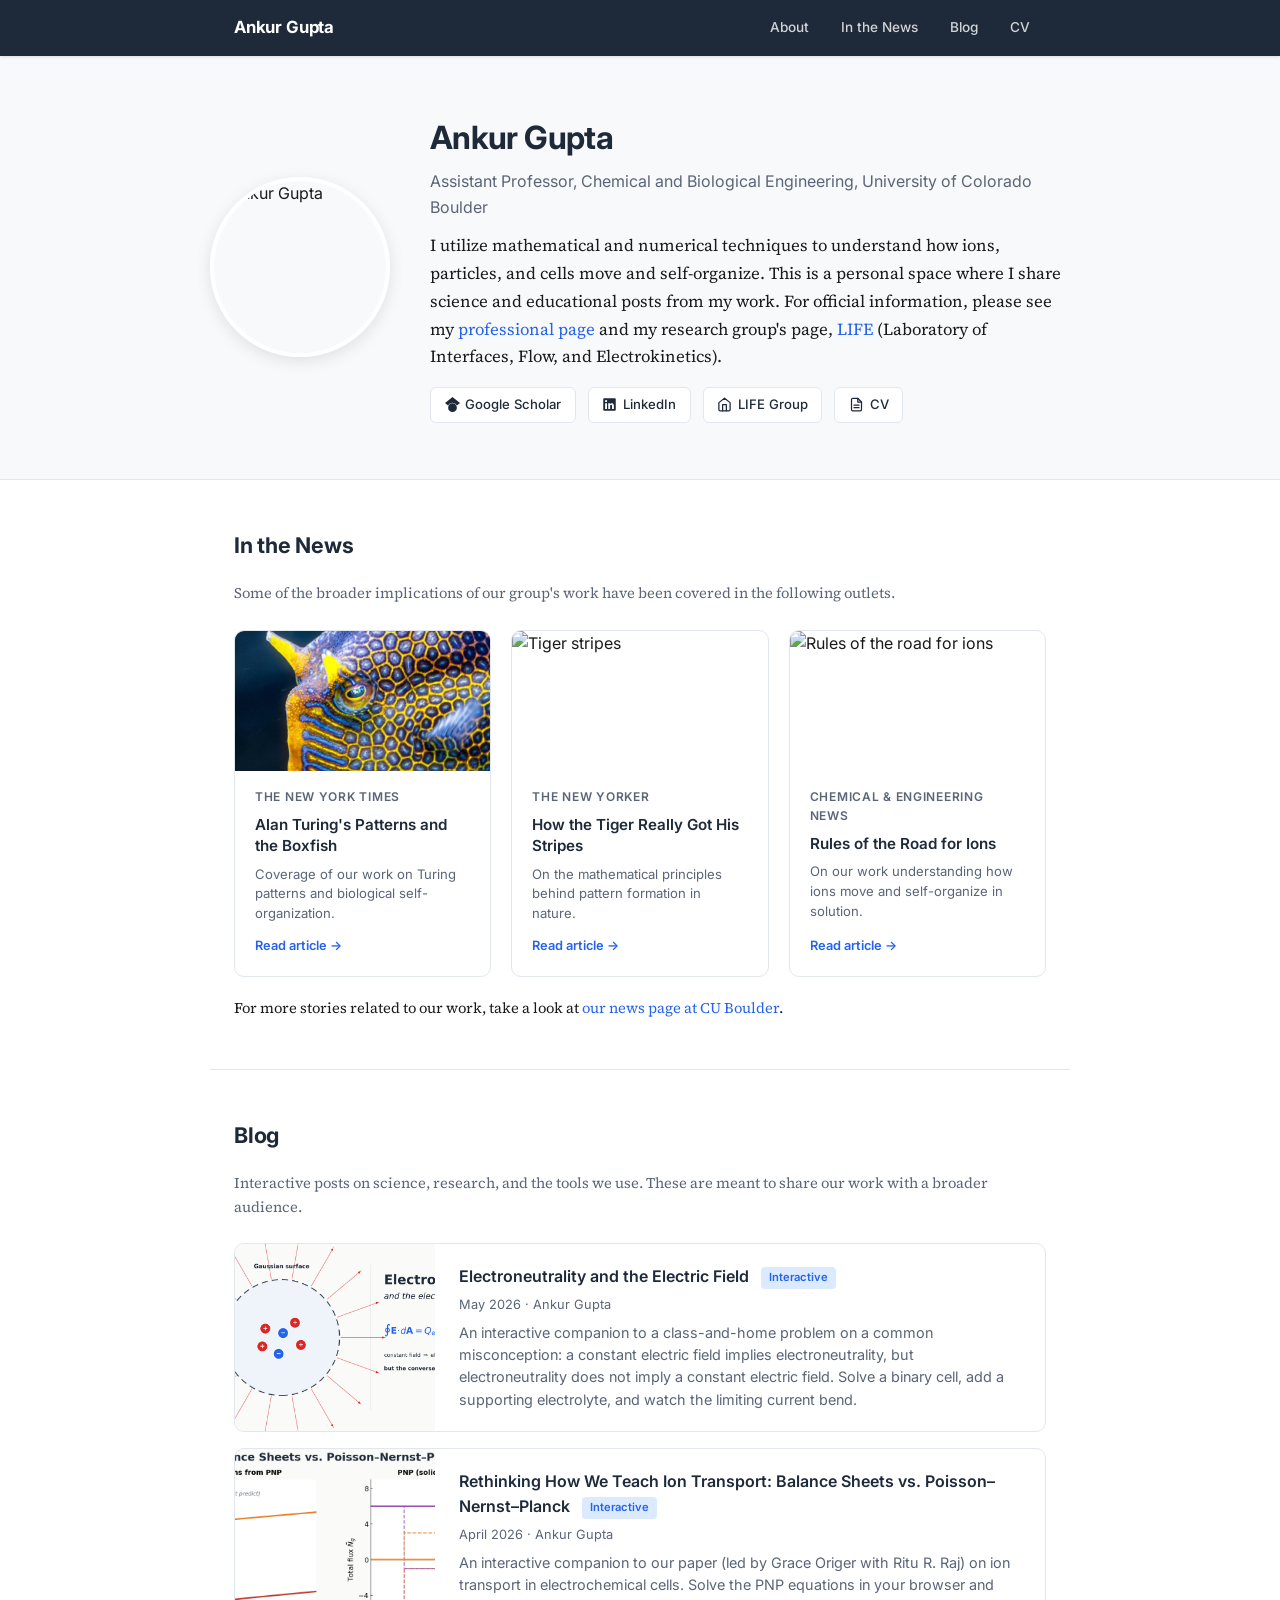
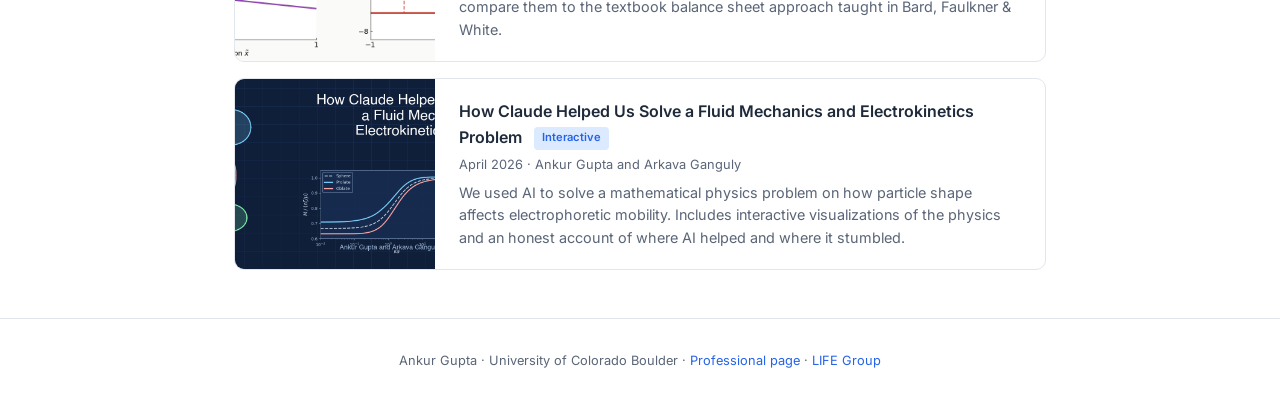
==== index.html @ 97b5a112 "Retitle PNP post, drop work-in-progress, enlarge plot type - New title: "Rethinking How We Teach Ion" ====
<!DOCTYPE html>
<html lang="en">
<head>
<meta charset="UTF-8">
<meta name="viewport" content="width=device-width, initial-scale=1.0">
<title>Ankur Gupta</title>

<!-- Social sharing thumbnail -->
<meta property="og:title" content="Ankur Gupta">
<meta property="og:description" content="Assistant Professor at CU Boulder. Mathematical and numerical techniques to understand how ions, particles, and cells move and self-organize.">
<meta property="og:image" content="https://ankurg90.github.io/assets/photo.jpg">
<meta property="og:url" content="https://ankurg90.github.io/">
<meta property="og:type" content="website">
<meta name="twitter:card" content="summary_large_image">
<meta name="twitter:title" content="Ankur Gupta">
<meta name="twitter:description" content="Assistant Professor at CU Boulder. Science and educational posts on fluid mechanics, electrokinetics, and more.">
<meta name="twitter:image" content="https://ankurg90.github.io/assets/photo.jpg">

<link rel="preconnect" href="https://fonts.googleapis.com">
<link rel="preconnect" href="https://fonts.gstatic.com" crossorigin>
<link href="https://fonts.googleapis.com/css2?family=Inter:wght@400;500;600;700&family=Source+Serif+4:ital,wght@0,400;0,600;1,400&display=swap" rel="stylesheet">
<style>
:root {
  --navy: #1e2a3a;
  --navy-light: #2c3e57;
  --white: #ffffff;
  --offwhite: #f8f9fb;
  --text: #1a1a1a;
  --text-muted: #5a6577;
  --accent: #2563eb;
  --border: #e2e6ed;
  --max-width: 860px;
}
* { margin: 0; padding: 0; box-sizing: border-box; }
body {
  font-family: 'Inter', -apple-system, BlinkMacSystemFont, sans-serif;
  color: var(--text);
  background: var(--white);
  line-height: 1.6;
  -webkit-font-smoothing: antialiased;
}
a { color: var(--accent); text-decoration: none; }
a:hover { text-decoration: underline; }

/* ── Navigation ── */
nav {
  background: var(--navy);
  padding: 0;
  position: sticky;
  top: 0;
  z-index: 100;
  box-shadow: 0 1px 3px rgba(0,0,0,0.12);
}
.nav-inner {
  max-width: var(--max-width);
  margin: 0 auto;
  display: flex;
  align-items: center;
  justify-content: space-between;
  padding: 0 1.5rem;
}
.nav-name {
  color: var(--white);
  font-weight: 700;
  font-size: 1.05rem;
  padding: 0.9rem 0;
  letter-spacing: -0.01em;
}
.nav-links { display: flex; gap: 0; }
.nav-links a {
  color: rgba(255,255,255,0.8);
  font-size: 0.85rem;
  font-weight: 500;
  padding: 0.9rem 1rem;
  transition: color 0.15s, background 0.15s;
  text-decoration: none;
}
.nav-links a:hover {
  color: var(--white);
  background: rgba(255,255,255,0.08);
  text-decoration: none;
}

/* ── Hero ── */
.hero {
  background: var(--offwhite);
  border-bottom: 1px solid var(--border);
  padding: 3.5rem 1.5rem;
}
.hero-inner {
  max-width: var(--max-width);
  margin: 0 auto;
  display: flex;
  align-items: center;
  gap: 2.5rem;
}
.hero-photo {
  width: 180px;
  height: 180px;
  border-radius: 50%;
  object-fit: cover;
  object-position: center 15%;
  border: 4px solid var(--white);
  box-shadow: 0 4px 16px rgba(0,0,0,0.1);
  flex-shrink: 0;
}
.hero-text h1 {
  font-size: 2rem;
  font-weight: 700;
  letter-spacing: -0.02em;
  margin-bottom: 0.4rem;
  color: var(--navy);
}
.hero-text .title-line {
  font-size: 1rem;
  color: var(--text-muted);
  margin-bottom: 0.75rem;
}
.hero-text .bio {
  font-family: 'Source Serif 4', Georgia, serif;
  font-size: 1.05rem;
  line-height: 1.65;
  color: var(--text);
  margin-bottom: 1rem;
}
.hero-links {
  display: flex;
  gap: 0.75rem;
  flex-wrap: wrap;
}
.hero-links a {
  display: inline-flex;
  align-items: center;
  gap: 0.35rem;
  font-size: 0.82rem;
  font-weight: 500;
  padding: 0.4rem 0.85rem;
  border: 1px solid var(--border);
  border-radius: 6px;
  color: var(--navy);
  background: var(--white);
  transition: border-color 0.15s, box-shadow 0.15s;
  text-decoration: none;
}
.hero-links a:hover {
  border-color: var(--accent);
  box-shadow: 0 1px 4px rgba(37,99,235,0.12);
  text-decoration: none;
}
.hero-links a svg {
  width: 15px;
  height: 15px;
  flex-shrink: 0;
}

/* ── Sections ── */
.section {
  max-width: var(--max-width);
  margin: 0 auto;
  padding: 3rem 1.5rem;
}
.section + .section {
  border-top: 1px solid var(--border);
}
.section h2 {
  font-size: 1.35rem;
  font-weight: 700;
  letter-spacing: -0.01em;
  color: var(--navy);
  margin-bottom: 1.25rem;
}
.section-note {
  font-size: 0.92rem;
  color: var(--text-muted);
  margin-bottom: 1.5rem;
  font-family: 'Source Serif 4', Georgia, serif;
}

/* ── Media cards ── */
.media-grid {
  display: grid;
  grid-template-columns: repeat(auto-fill, minmax(240px, 1fr));
  gap: 1.25rem;
}
.media-card {
  border: 1px solid var(--border);
  border-radius: 10px;
  overflow: hidden;
  transition: box-shadow 0.2s, border-color 0.2s;
  display: flex;
  flex-direction: column;
  text-decoration: none;
  color: var(--text);
}
.media-card:hover {
  border-color: var(--accent);
  box-shadow: 0 4px 12px rgba(37,99,235,0.08);
  text-decoration: none;
}
.media-thumb {
  width: 100%;
  height: 140px;
  object-fit: cover;
  display: block;
}
.media-card-body {
  padding: 1rem 1.25rem 1.25rem;
  display: flex;
  flex-direction: column;
  flex-grow: 1;
}
.media-outlet {
  font-size: 0.75rem;
  font-weight: 600;
  text-transform: uppercase;
  letter-spacing: 0.06em;
  color: var(--text-muted);
  margin-bottom: 0.5rem;
}
.media-card h3 {
  font-size: 0.95rem;
  font-weight: 600;
  line-height: 1.4;
  color: var(--navy);
  margin-bottom: 0.5rem;
}
.media-card p {
  font-size: 0.82rem;
  color: var(--text-muted);
  line-height: 1.5;
  flex-grow: 1;
}
.media-card .read-more {
  font-size: 0.8rem;
  font-weight: 600;
  color: var(--accent);
  margin-top: 0.75rem;
}
.more-stories {
  margin-top: 1.25rem;
  font-size: 0.92rem;
  font-family: 'Source Serif 4', Georgia, serif;
}

/* ── Blog cards ── */
.blog-list {
  display: flex;
  flex-direction: column;
  gap: 1rem;
}
.blog-card {
  display: flex;
  border: 1px solid var(--border);
  border-radius: 10px;
  overflow: hidden;
  transition: box-shadow 0.2s, border-color 0.2s;
  text-decoration: none;
  color: var(--text);
}
.blog-card:hover {
  border-color: var(--accent);
  box-shadow: 0 4px 12px rgba(37,99,235,0.08);
  text-decoration: none;
}
.blog-card-thumb {
  width: 200px;
  min-height: 140px;
  object-fit: cover;
  flex-shrink: 0;
}
.blog-card-body {
  padding: 1.25rem 1.5rem;
  display: flex;
  flex-direction: column;
  justify-content: center;
}
.blog-card h3 {
  font-size: 1rem;
  font-weight: 600;
  color: var(--navy);
  margin-bottom: 0.3rem;
}
.blog-card .blog-meta {
  font-size: 0.8rem;
  color: var(--text-muted);
  margin-bottom: 0.4rem;
}
.blog-card p {
  font-size: 0.9rem;
  color: var(--text-muted);
  line-height: 1.55;
}
.blog-tag {
  display: inline-block;
  font-size: 0.7rem;
  font-weight: 600;
  padding: 0.15rem 0.5rem;
  border-radius: 4px;
  background: #dbeafe;
  color: var(--accent);
  margin-left: 0.5rem;
  vertical-align: middle;
}
.blog-tag.draft {
  background: #fef3c7;
  color: #b45309;
}

/* ── Footer ── */
footer {
  border-top: 1px solid var(--border);
  padding: 2rem 1.5rem;
  text-align: center;
  font-size: 0.8rem;
  color: var(--text-muted);
}

/* ── Responsive ── */
@media (max-width: 640px) {
  .hero-inner {
    flex-direction: column;
    text-align: center;
  }
  .hero-links { justify-content: center; }
  .hero-text h1 { font-size: 1.6rem; }
  .nav-inner { flex-direction: column; gap: 0; }
  .nav-name { padding: 0.7rem 0 0.3rem; }
  .nav-links { padding-bottom: 0.4rem; }
  .media-grid { grid-template-columns: 1fr; }
  .blog-card { flex-direction: column; }
  .blog-card-thumb { width: 100%; min-height: 160px; }
}
</style>
</head>
<body>

<!-- ── Navigation ── -->
<nav>
  <div class="nav-inner">
    <div class="nav-name">Ankur Gupta</div>
    <div class="nav-links">
      <a href="#about">About</a>
      <a href="#news">In the News</a>
      <a href="#blog">Blog</a>
      <a href="assets/cv.pdf">CV</a>
    </div>
  </div>
</nav>

<!-- ── Hero ── -->
<section class="hero" id="about">
  <div class="hero-inner">
    <img src="assets/photo.jpg" alt="Ankur Gupta" class="hero-photo">
    <div class="hero-text">
      <h1>Ankur Gupta</h1>
      <div class="title-line">Assistant Professor, Chemical and Biological Engineering, University of Colorado Boulder</div>
      <p class="bio">I utilize mathematical and numerical techniques to understand how ions, particles, and cells move and self-organize. This is a personal space where I share science and educational posts from my work. For official information, please see my <a href="https://www.colorado.edu/chbe/ankur-gupta">professional page</a> and my research group's page, <a href="https://www.colorado.edu/faculty/gupta/">LIFE</a> (Laboratory of Interfaces, Flow, and Electrokinetics).</p>
      <div class="hero-links">
        <a href="https://scholar.google.com/citations?user=oiMqxxoAAAAJ&hl=en">
          <svg viewBox="0 0 24 24" fill="currentColor"><path d="M12 24a7 7 0 1 1 0-14 7 7 0 0 1 0 14zm0-24L0 9.5l4.838 3.94A8 8 0 0 1 12 9a8 8 0 0 1 7.162 4.44L24 9.5z"/></svg>
          Google Scholar
        </a>
        <a href="https://www.linkedin.com/in/ankurg90/">
          <svg viewBox="0 0 24 24" fill="currentColor"><path d="M20.5 2h-17A1.5 1.5 0 002 3.5v17A1.5 1.5 0 003.5 22h17a1.5 1.5 0 001.5-1.5v-17A1.5 1.5 0 0020.5 2zM8 19H5v-9h3zM6.5 8.25A1.75 1.75 0 118.3 6.5a1.78 1.78 0 01-1.8 1.75zM19 19h-3v-4.74c0-1.42-.6-1.93-1.38-1.93A1.74 1.74 0 0013 14.19a.66.66 0 000 .14V19h-3v-9h2.9v1.3a3.11 3.11 0 012.7-1.4c1.55 0 3.36.86 3.36 3.66z"/></svg>
          LinkedIn
        </a>
        <a href="https://www.colorado.edu/faculty/gupta/">
          <svg viewBox="0 0 24 24" fill="none" stroke="currentColor" stroke-width="2" stroke-linecap="round" stroke-linejoin="round"><path d="M3 9l9-7 9 7v11a2 2 0 0 1-2 2H5a2 2 0 0 1-2-2z"/><polyline points="9 22 9 12 15 12 15 22"/></svg>
          LIFE Group
        </a>
        <a href="assets/cv.pdf">
          <svg viewBox="0 0 24 24" fill="none" stroke="currentColor" stroke-width="2" stroke-linecap="round" stroke-linejoin="round"><path d="M14 2H6a2 2 0 0 0-2 2v16a2 2 0 0 0 2 2h12a2 2 0 0 0 2-2V8z"/><polyline points="14 2 14 8 20 8"/><line x1="16" y1="13" x2="8" y2="13"/><line x1="16" y1="17" x2="8" y2="17"/></svg>
          CV
        </a>
      </div>
    </div>
  </div>
</section>

<!-- ── In the News ── -->
<section class="section" id="news">
  <h2>In the News</h2>
  <p class="section-note">Some of the broader implications of our group's work have been covered in the following outlets.</p>
  <div class="media-grid">

    <a class="media-card" href="https://www.nytimes.com/2025/11/06/science/alan-turing-patterns-boxfish.html?unlocked_article_code=1.zE8.orbh.nyZrXi7zVKtd&smid=url-share" target="_blank" rel="noopener">
      <img class="media-thumb" src="assets/fish-image.png" alt="Boxfish Turing patterns">
      <div class="media-card-body">
        <div class="media-outlet">The New York Times</div>
        <h3>Alan Turing's Patterns and the Boxfish</h3>
        <p>Coverage of our work on Turing patterns and biological self-organization.</p>
        <div class="read-more">Read article &rarr;</div>
      </div>
    </a>

    <a class="media-card" href="https://www.newyorker.com/science/elements/how-the-tiger-really-got-his-stripes" target="_blank" rel="noopener">
      <img class="media-thumb" src="https://media.newyorker.com/photos/67a2811fe8645e49710d1a62/16:9/w_1280,c_limit/Galchen_Stripes.jpg" alt="Tiger stripes">
      <div class="media-card-body">
        <div class="media-outlet">The New Yorker</div>
        <h3>How the Tiger Really Got His Stripes</h3>
        <p>On the mathematical principles behind pattern formation in nature.</p>
        <div class="read-more">Read article &rarr;</div>
      </div>
    </a>

    <a class="media-card" href="https://cen.acs.org/physical-chemistry/computational-chemistry/rules-road-ions/102/i17" target="_blank" rel="noopener">
      <img class="media-thumb" src="https://s7d1.scene7.com/is/image/CENODS/10217-scicon6-fig:Widescreen" alt="Rules of the road for ions">
      <div class="media-card-body">
        <div class="media-outlet">Chemical &amp; Engineering News</div>
        <h3>Rules of the Road for Ions</h3>
        <p>On our work understanding how ions move and self-organize in solution.</p>
        <div class="read-more">Read article &rarr;</div>
      </div>
    </a>

  </div>
  <p class="more-stories">For more stories related to our work, take a look at <a href="https://www.colorado.edu/chbe/taxonomy/term/331" target="_blank" rel="noopener">our news page at CU Boulder</a>.</p>
</section>

<!-- ── Blog ── -->
<section class="section" id="blog">
  <h2>Blog</h2>
  <p class="section-note">Interactive posts on science, research, and the tools we use. These are meant to share our work with a broader audience.</p>
  <div class="blog-list">

    <a class="blog-card" href="blog/electroneutrality-and-the-field/">
      <img class="blog-card-thumb" src="assets/og-electroneutrality.png" alt="Electroneutrality and the electric field blog post">
      <div class="blog-card-body">
        <h3>Electroneutrality and the Electric Field <span class="blog-tag">Interactive</span></h3>
        <div class="blog-meta">May 2026 &middot; Ankur Gupta</div>
        <p>An interactive companion to a class-and-home problem on a common misconception: a constant electric field implies electroneutrality, but electroneutrality does not imply a constant electric field. Solve a binary cell, add a supporting electrolyte, and watch the limiting current bend.</p>
      </div>
    </a>

    <a class="blog-card" href="blog/balance-sheets-pnp/">
      <img class="blog-card-thumb" src="assets/og-balance-sheets.png" alt="Balance sheets vs PNP blog post">
      <div class="blog-card-body">
        <h3>Rethinking How We Teach Ion Transport: Balance Sheets vs. Poisson&ndash;Nernst&ndash;Planck <span class="blog-tag">Interactive</span></h3>
        <div class="blog-meta">April 2026 &middot; Ankur Gupta</div>
        <p>An interactive companion to our paper (led by Grace Origer with Ritu R. Raj) on ion transport in electrochemical cells. Solve the PNP equations in your browser and compare them to the textbook balance sheet approach taught in Bard, Faulkner &amp; White.</p>
      </div>
    </a>

    <a class="blog-card" href="blog/electrophoresis-shape/">
      <img class="blog-card-thumb" src="assets/og-blog.png" alt="Electrophoresis shape blog post">
      <div class="blog-card-body">
        <h3>How Claude Helped Us Solve a Fluid Mechanics and Electrokinetics Problem <span class="blog-tag">Interactive</span></h3>
        <div class="blog-meta">April 2026 &middot; Ankur Gupta and Arkava Ganguly</div>
        <p>We used AI to solve a mathematical physics problem on how particle shape affects electrophoretic mobility. Includes interactive visualizations of the physics and an honest account of where AI helped and where it stumbled.</p>
      </div>
    </a>

  </div>
</section>

<!-- ── Footer ── -->
<footer>
  <p>Ankur Gupta &middot; University of Colorado Boulder &middot; <a href="https://www.colorado.edu/chbe/ankur-gupta">Professional page</a> &middot; <a href="https://www.colorado.edu/faculty/gupta/">LIFE Group</a></p>
</footer>

</body>
</html>
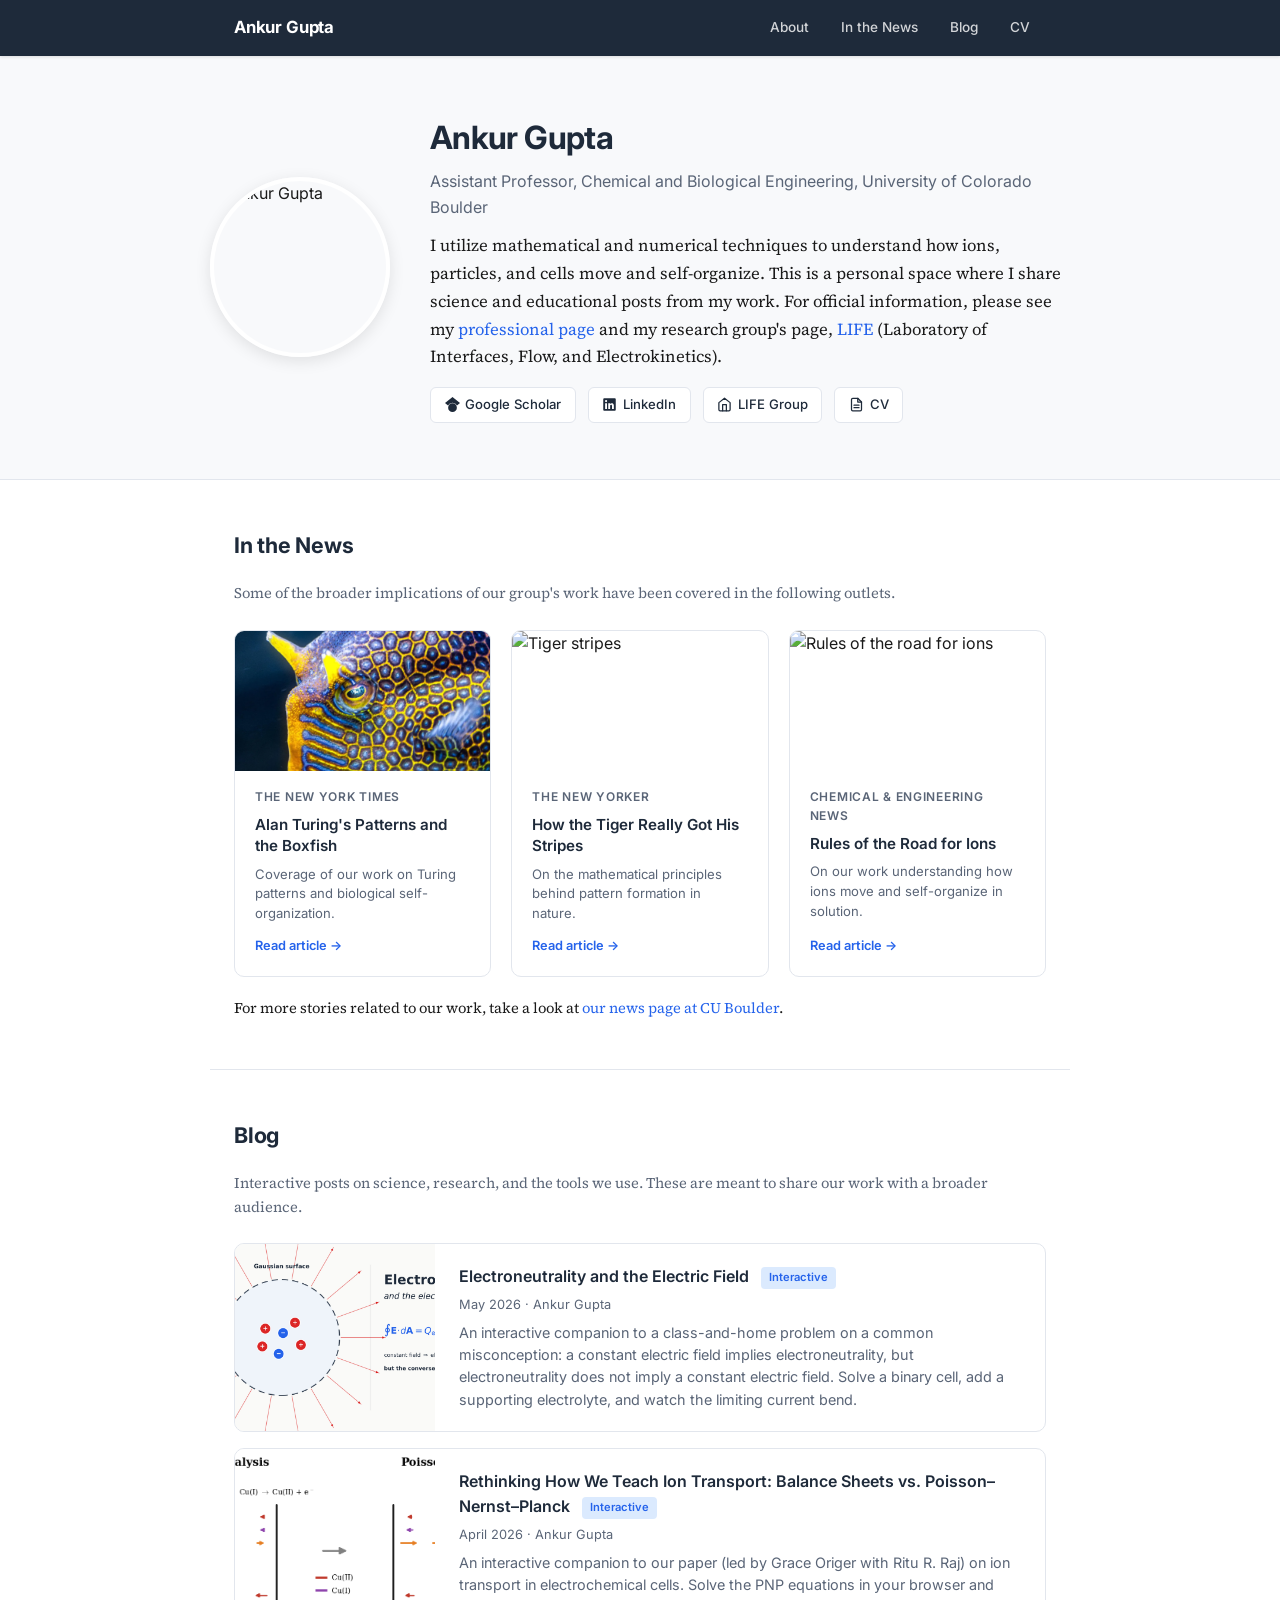
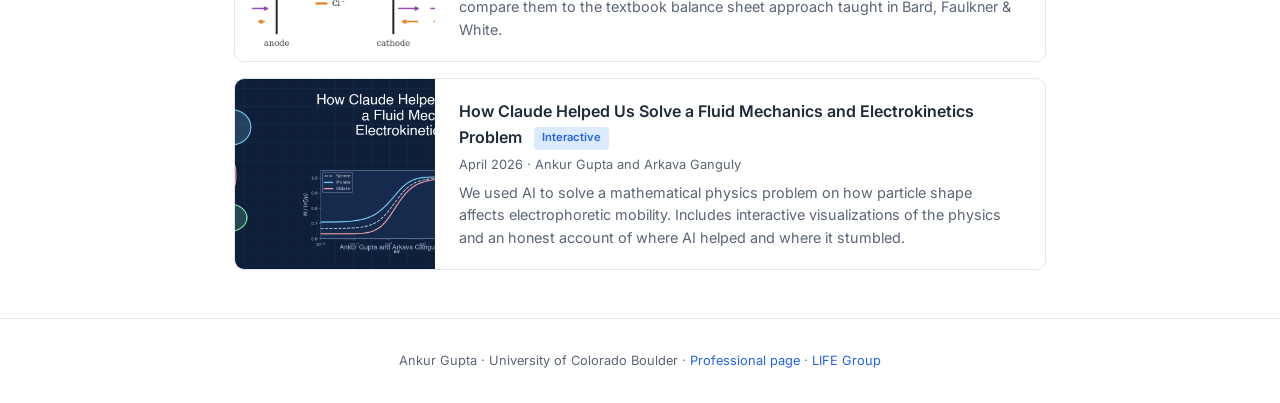
==== commit 15afb7eb: "Use the paper's graphical abstract for the share card The share card was a pair of line plots. The g" ====
--- a/index.html
+++ b/index.html
@@ -433,7 +433,7 @@
     </a>
 
     <a class="blog-card" href="blog/balance-sheets-pnp/">
-      <img class="blog-card-thumb" src="assets/og-balance-sheets.png" alt="Balance sheets vs PNP blog post">
+      <img class="blog-card-thumb" src="assets/og-balance-sheets-thumb.png" alt="Balance sheet analysis versus Poisson-Nernst-Planck: graphical abstract">
       <div class="blog-card-body">
         <h3>Rethinking How We Teach Ion Transport: Balance Sheets vs. Poisson&ndash;Nernst&ndash;Planck <span class="blog-tag">Interactive</span></h3>
         <div class="blog-meta">April 2026 &middot; Ankur Gupta</div>
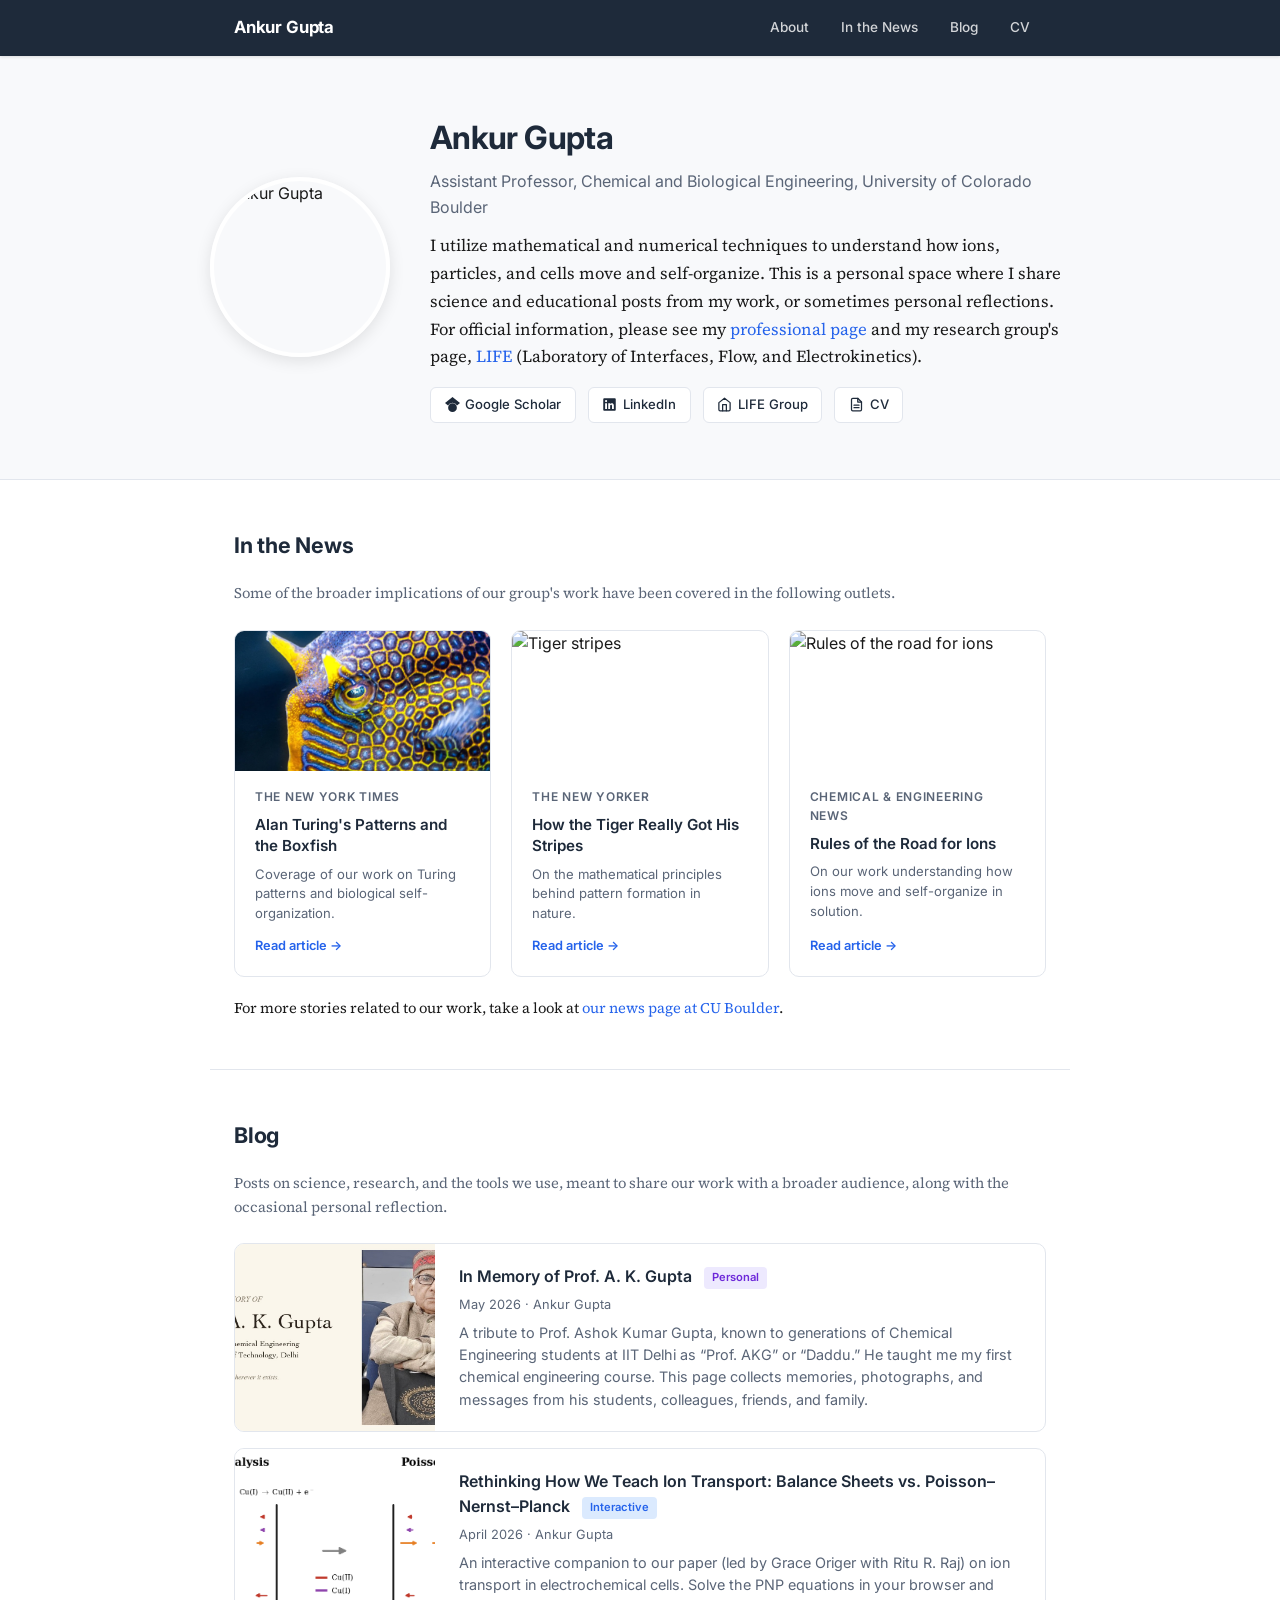
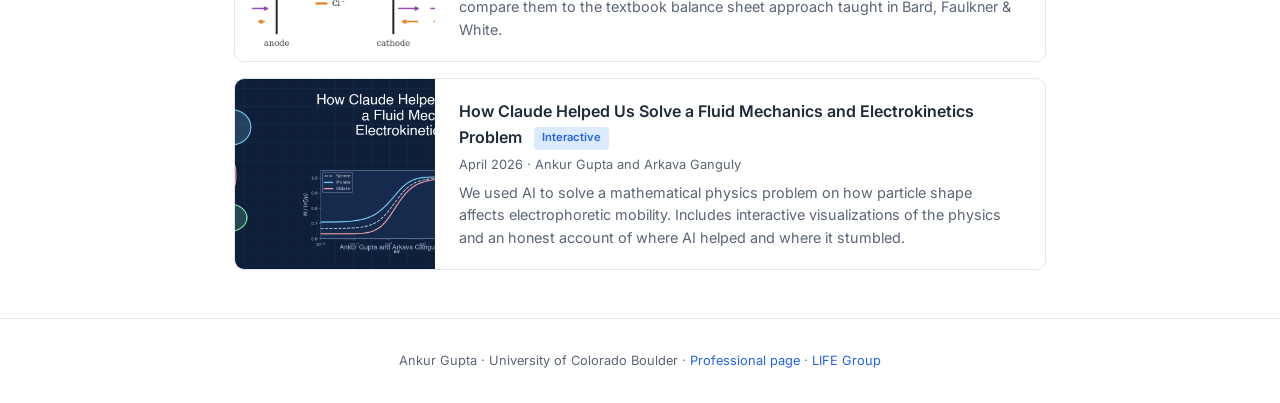
==== commit 60e3e1d5: "Post July 2026 CV, swap electroneutrality post for Prof. AKG tribute CV: Ganguly & Gupta (shape-depe" ====
--- a/index.html
+++ b/index.html
@@ -13,7 +13,7 @@
 <meta property="og:type" content="website">
 <meta name="twitter:card" content="summary_large_image">
 <meta name="twitter:title" content="Ankur Gupta">
-<meta name="twitter:description" content="Assistant Professor at CU Boulder. Science and educational posts on fluid mechanics, electrokinetics, and more.">
+<meta name="twitter:description" content="Assistant Professor at CU Boulder. Science and educational posts on fluid mechanics, electrokinetics, and more, plus the occasional personal reflection.">
 <meta name="twitter:image" content="https://ankurg90.github.io/assets/photo.jpg">
 
 <link rel="preconnect" href="https://fonts.googleapis.com">
@@ -305,6 +305,10 @@
   background: #fef3c7;
   color: #b45309;
 }
+.blog-tag.personal {
+  background: #ede9fe;
+  color: #6d28d9;
+}
 
 /* ── Footer ── */
 footer {
@@ -354,7 +358,7 @@
     <div class="hero-text">
       <h1>Ankur Gupta</h1>
       <div class="title-line">Assistant Professor, Chemical and Biological Engineering, University of Colorado Boulder</div>
-      <p class="bio">I utilize mathematical and numerical techniques to understand how ions, particles, and cells move and self-organize. This is a personal space where I share science and educational posts from my work. For official information, please see my <a href="https://www.colorado.edu/chbe/ankur-gupta">professional page</a> and my research group's page, <a href="https://www.colorado.edu/faculty/gupta/">LIFE</a> (Laboratory of Interfaces, Flow, and Electrokinetics).</p>
+      <p class="bio">I utilize mathematical and numerical techniques to understand how ions, particles, and cells move and self-organize. This is a personal space where I share science and educational posts from my work, or sometimes personal reflections. For official information, please see my <a href="https://www.colorado.edu/chbe/ankur-gupta">professional page</a> and my research group's page, <a href="https://www.colorado.edu/faculty/gupta/">LIFE</a> (Laboratory of Interfaces, Flow, and Electrokinetics).</p>
       <div class="hero-links">
         <a href="https://scholar.google.com/citations?user=oiMqxxoAAAAJ&hl=en">
           <svg viewBox="0 0 24 24" fill="currentColor"><path d="M12 24a7 7 0 1 1 0-14 7 7 0 0 1 0 14zm0-24L0 9.5l4.838 3.94A8 8 0 0 1 12 9a8 8 0 0 1 7.162 4.44L24 9.5z"/></svg>
@@ -420,15 +424,15 @@
 <!-- ── Blog ── -->
 <section class="section" id="blog">
   <h2>Blog</h2>
-  <p class="section-note">Interactive posts on science, research, and the tools we use. These are meant to share our work with a broader audience.</p>
+  <p class="section-note">Posts on science, research, and the tools we use, meant to share our work with a broader audience, along with the occasional personal reflection.</p>
   <div class="blog-list">
 
-    <a class="blog-card" href="blog/electroneutrality-and-the-field/">
-      <img class="blog-card-thumb" src="assets/og-electroneutrality.png" alt="Electroneutrality and the electric field blog post">
+    <a class="blog-card" href="Prof-AKG-Tribute/">
+      <img class="blog-card-thumb" src="Prof-AKG-Tribute/assets/og-thumbnail.jpg" alt="Prof. Ashok Kumar Gupta">
       <div class="blog-card-body">
-        <h3>Electroneutrality and the Electric Field <span class="blog-tag">Interactive</span></h3>
+        <h3>In Memory of Prof. A. K. Gupta <span class="blog-tag personal">Personal</span></h3>
         <div class="blog-meta">May 2026 &middot; Ankur Gupta</div>
-        <p>An interactive companion to a class-and-home problem on a common misconception: a constant electric field implies electroneutrality, but electroneutrality does not imply a constant electric field. Solve a binary cell, add a supporting electrolyte, and watch the limiting current bend.</p>
+        <p>A tribute to Prof. Ashok Kumar Gupta, known to generations of Chemical Engineering students at IIT Delhi as &ldquo;Prof. AKG&rdquo; or &ldquo;Daddu.&rdquo; He taught me my first chemical engineering course. This page collects memories, photographs, and messages from his students, colleagues, friends, and family.</p>
       </div>
     </a>
 
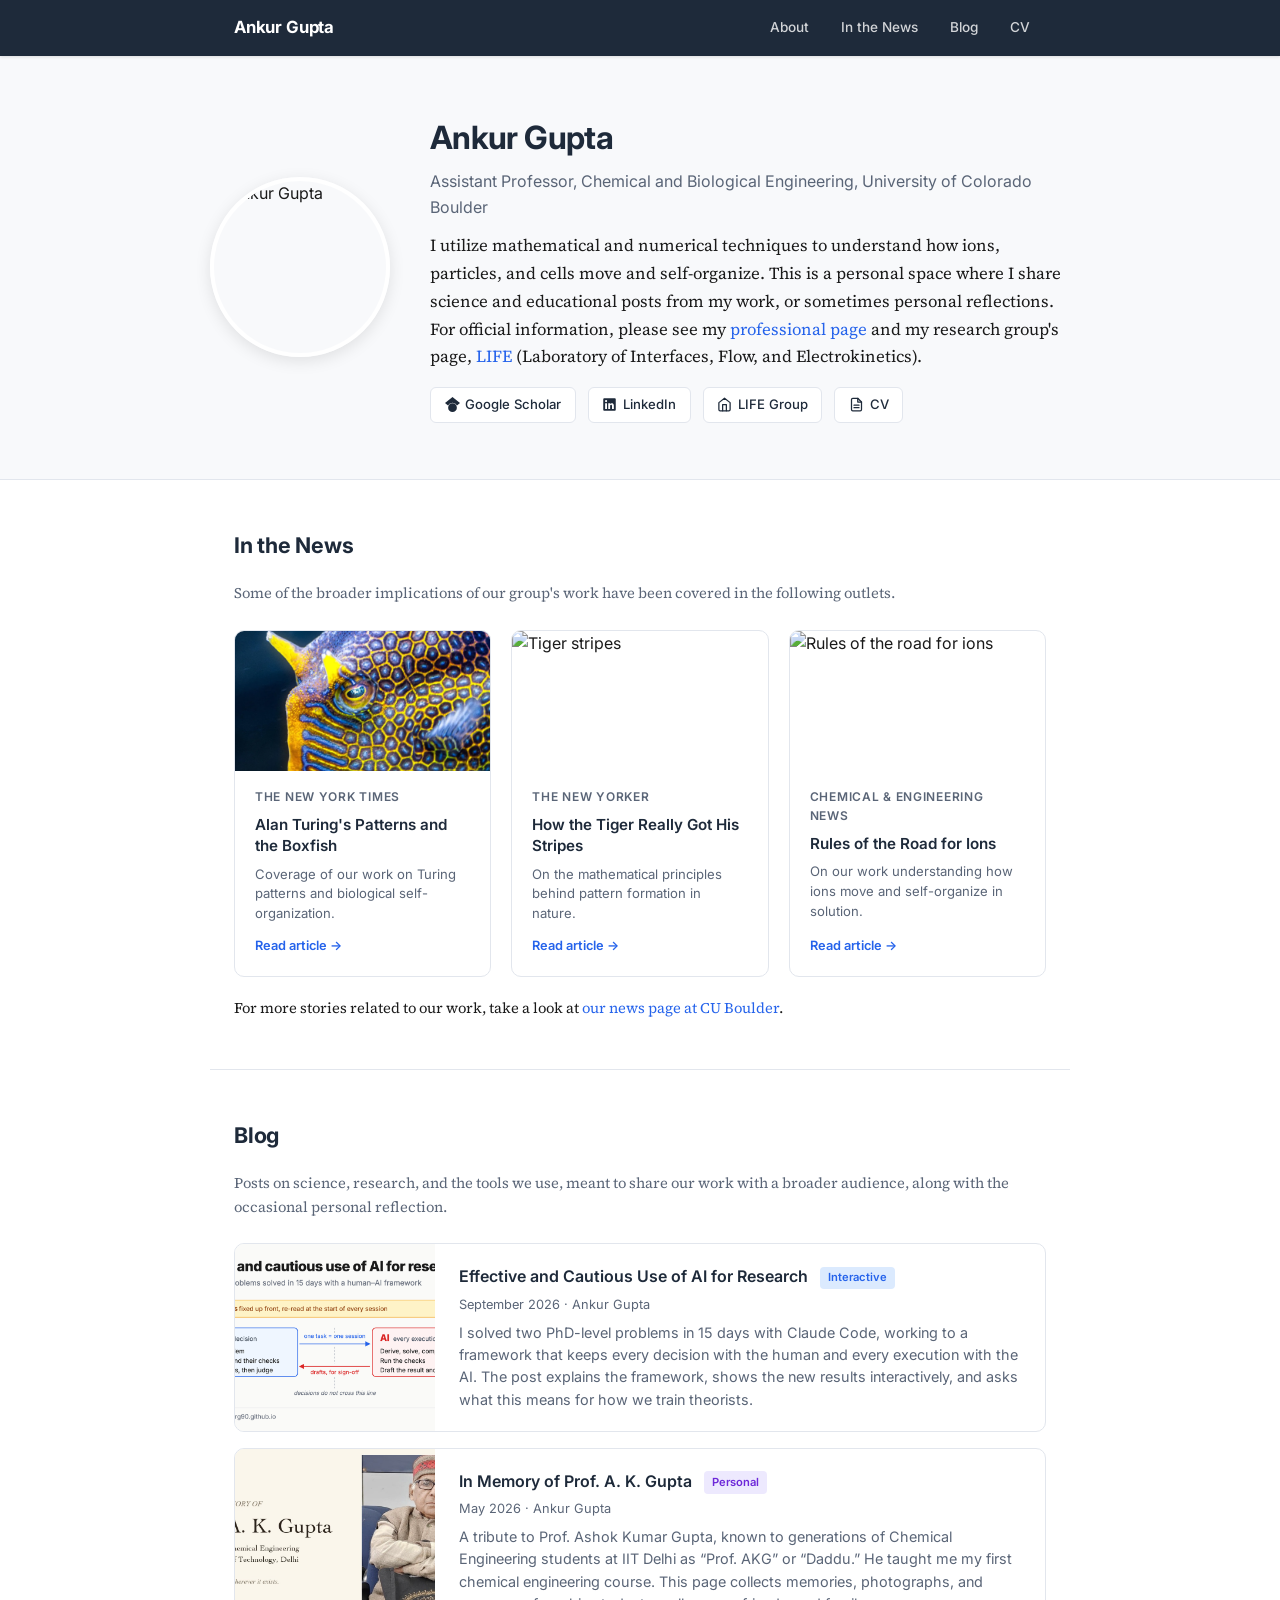
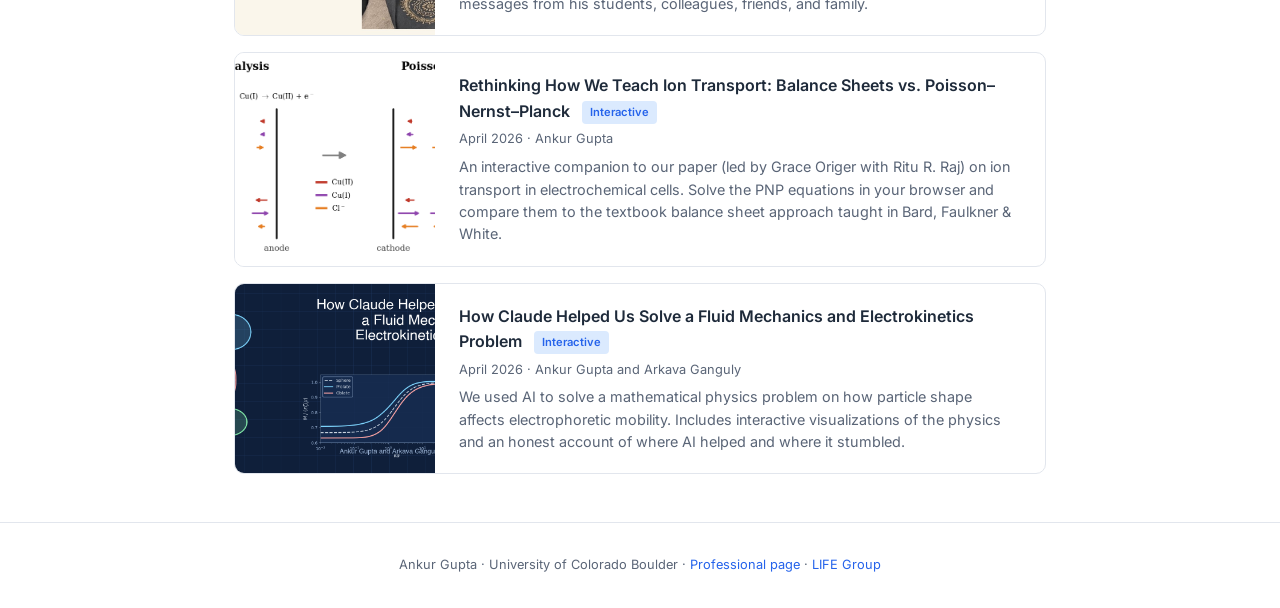
==== commit dcc05bd8: "Post: effective and cautious use of AI for research A self-contained page at blog/ai-assisted-theory" ====
--- a/index.html
+++ b/index.html
@@ -427,6 +427,15 @@
   <p class="section-note">Posts on science, research, and the tools we use, meant to share our work with a broader audience, along with the occasional personal reflection.</p>
   <div class="blog-list">
 
+    <a class="blog-card" href="blog/ai-assisted-theory/">
+      <img class="blog-card-thumb" src="assets/og-ai-framework.png" alt="A human-AI framework: honesty rules fixed up front, then a loop between you and the AI">
+      <div class="blog-card-body">
+        <h3>Effective and Cautious Use of AI for Research <span class="blog-tag">Interactive</span></h3>
+        <div class="blog-meta">September 2026 &middot; Ankur Gupta</div>
+        <p>I solved two PhD-level problems in 15 days with Claude Code, working to a framework that keeps every decision with the human and every execution with the AI. The post explains the framework, shows the new results interactively, and asks what this means for how we train theorists.</p>
+      </div>
+    </a>
+
     <a class="blog-card" href="Prof-AKG-Tribute/">
       <img class="blog-card-thumb" src="Prof-AKG-Tribute/assets/og-thumbnail.jpg" alt="Prof. Ashok Kumar Gupta">
       <div class="blog-card-body">
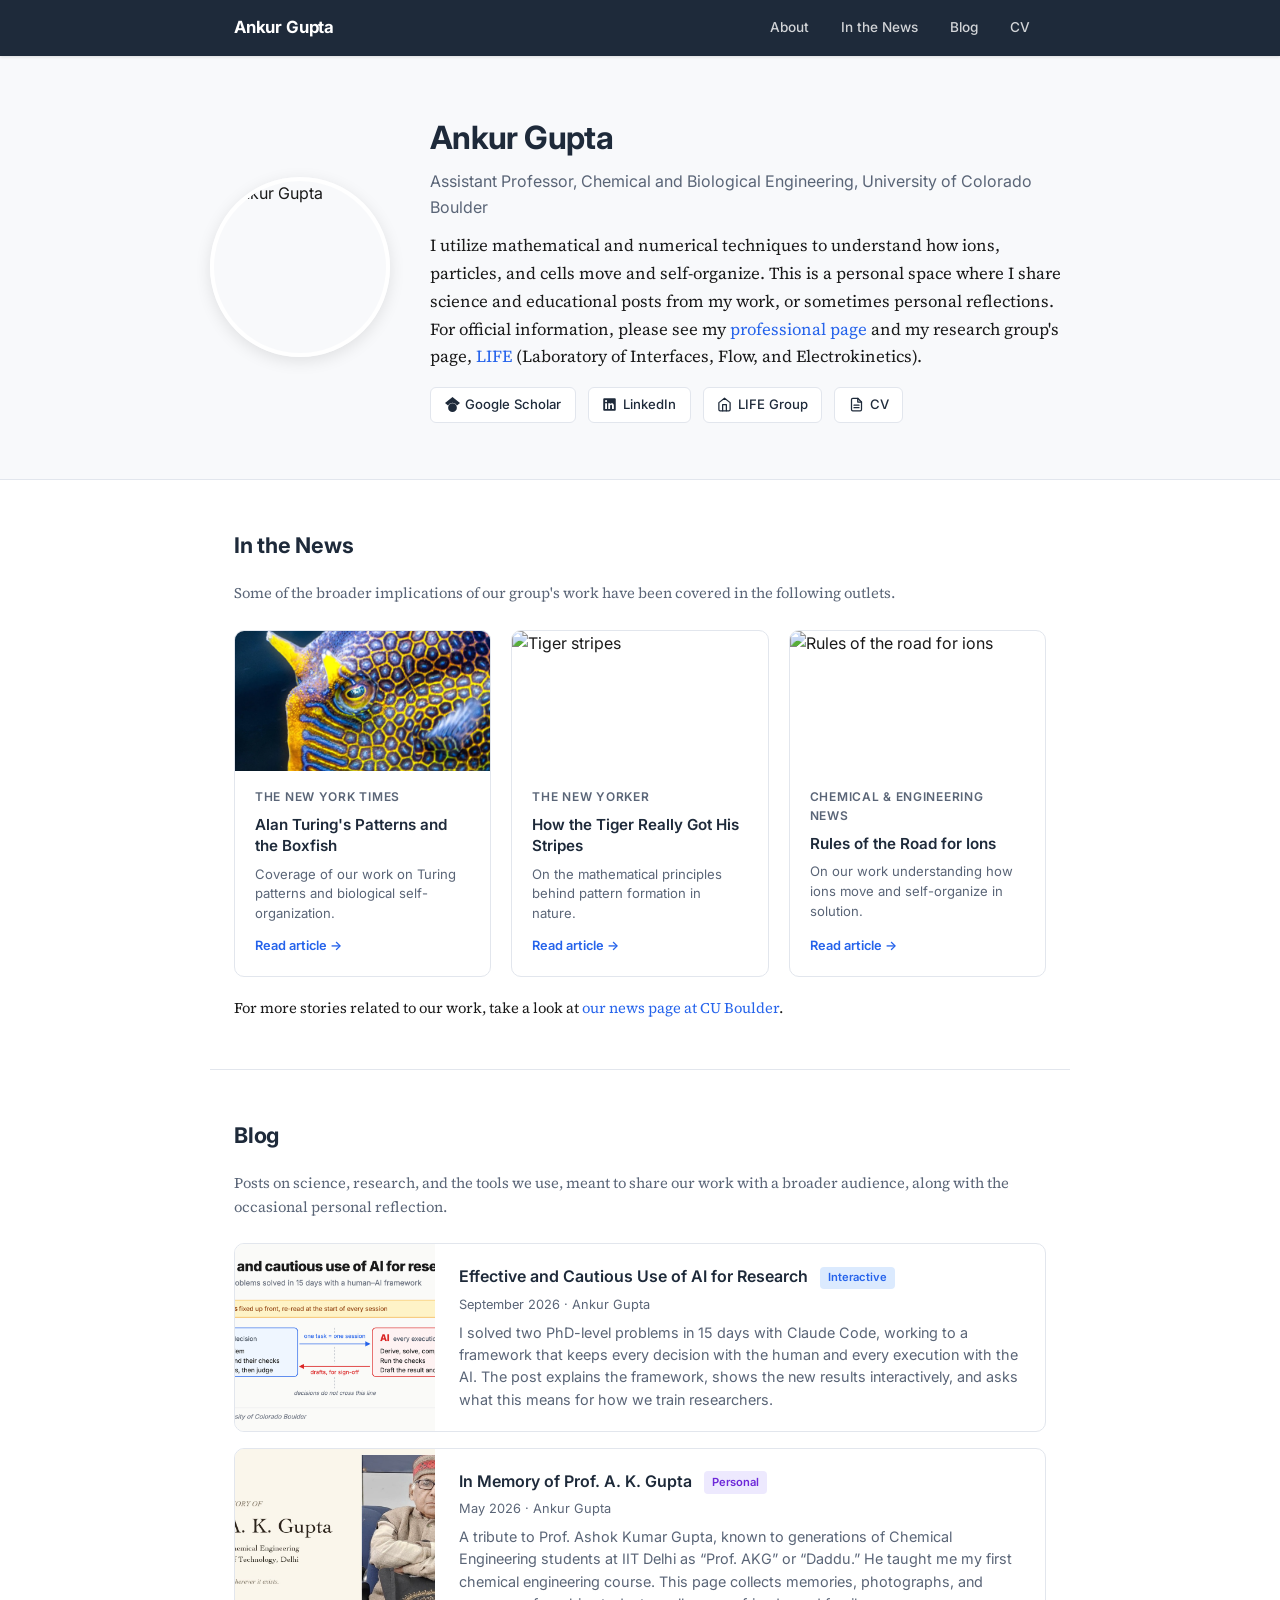
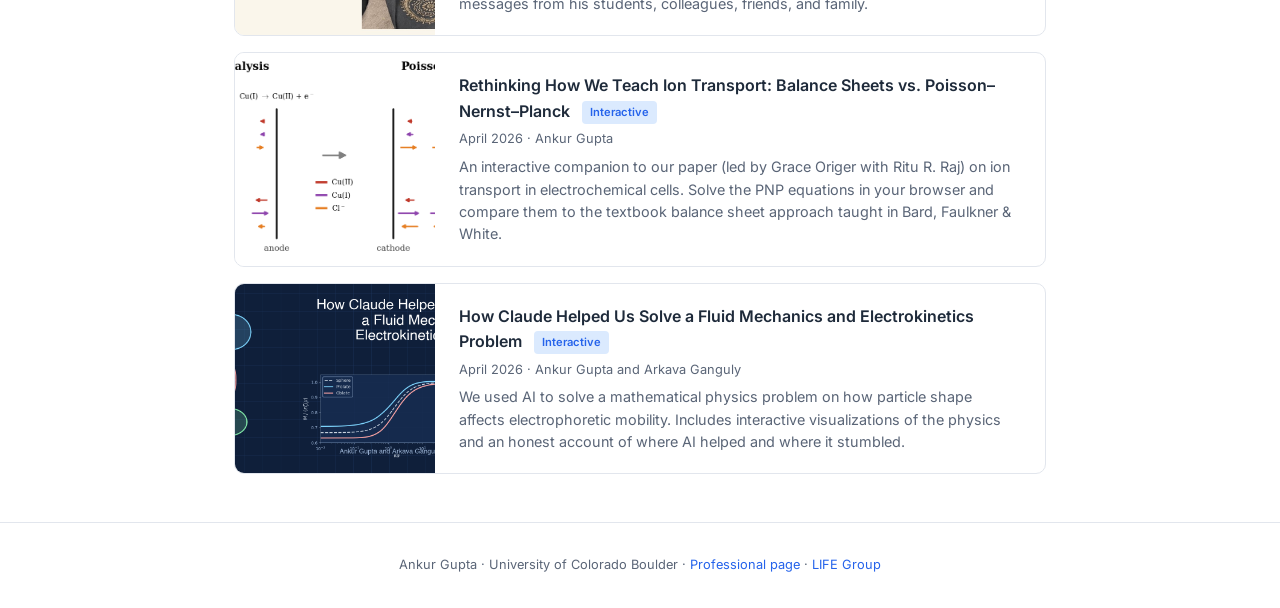
==== commit 236eeea8: "Blog: say "researchers" not "theorists"; card byline is the affiliation Site index blurb and the pos" ====
--- a/index.html
+++ b/index.html
@@ -432,7 +432,7 @@
       <div class="blog-card-body">
         <h3>Effective and Cautious Use of AI for Research <span class="blog-tag">Interactive</span></h3>
         <div class="blog-meta">September 2026 &middot; Ankur Gupta</div>
-        <p>I solved two PhD-level problems in 15 days with Claude Code, working to a framework that keeps every decision with the human and every execution with the AI. The post explains the framework, shows the new results interactively, and asks what this means for how we train theorists.</p>
+        <p>I solved two PhD-level problems in 15 days with Claude Code, working to a framework that keeps every decision with the human and every execution with the AI. The post explains the framework, shows the new results interactively, and asks what this means for how we train researchers.</p>
       </div>
     </a>
 
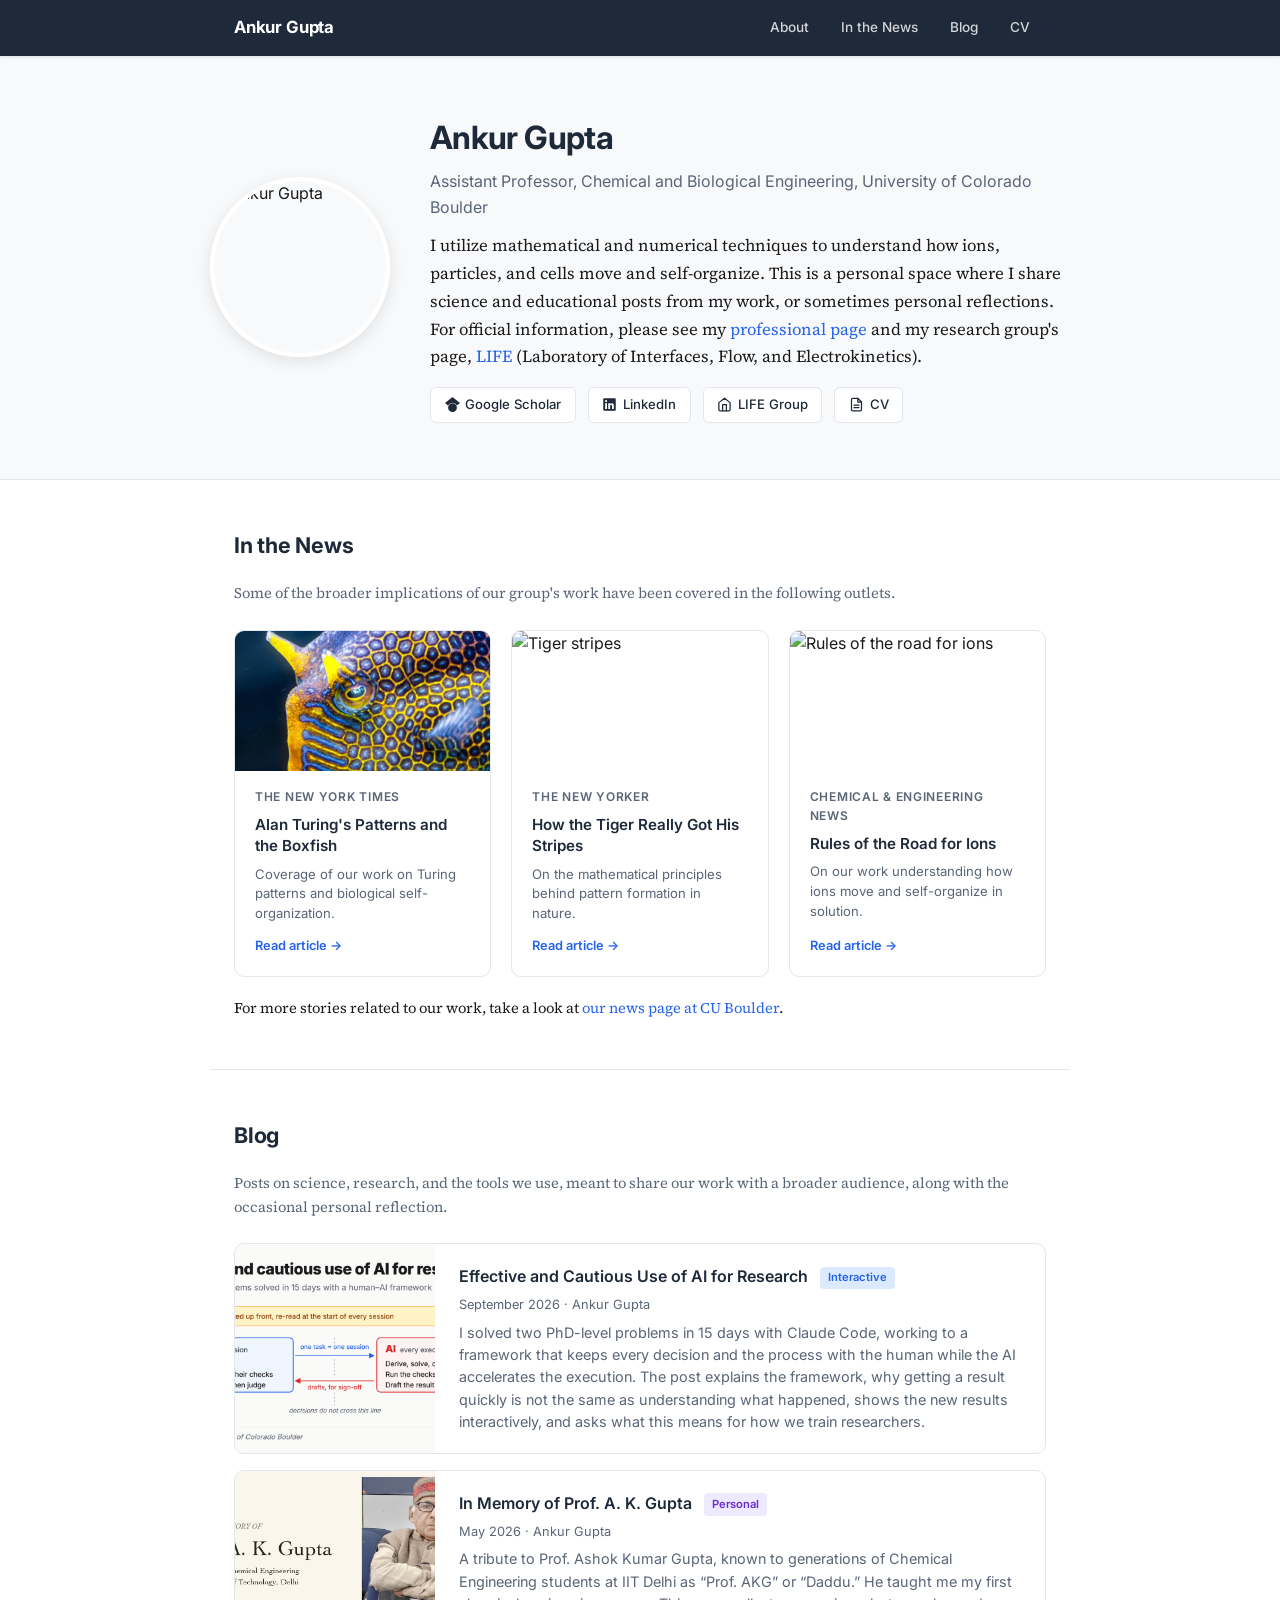
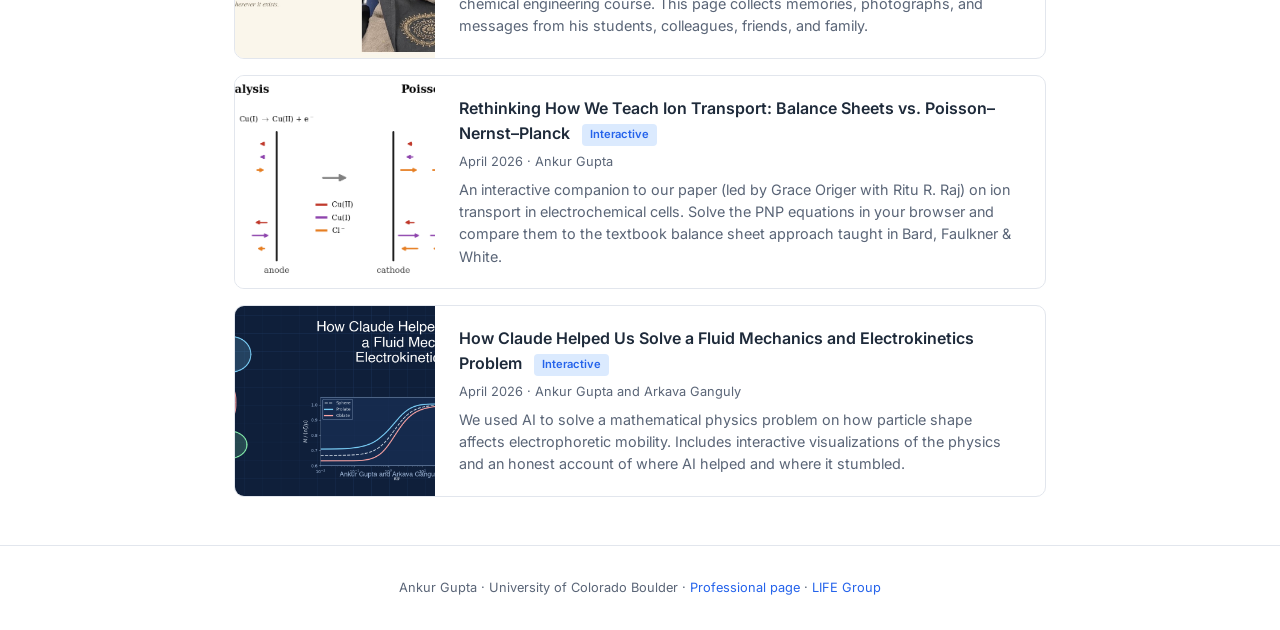
==== commit fa4e776d: "Blog: sharpen the standfirst, the summaries and the task-granularity line The standfirst and every p" ====
--- a/index.html
+++ b/index.html
@@ -432,7 +432,7 @@
       <div class="blog-card-body">
         <h3>Effective and Cautious Use of AI for Research <span class="blog-tag">Interactive</span></h3>
         <div class="blog-meta">September 2026 &middot; Ankur Gupta</div>
-        <p>I solved two PhD-level problems in 15 days with Claude Code, working to a framework that keeps every decision with the human and every execution with the AI. The post explains the framework, shows the new results interactively, and asks what this means for how we train researchers.</p>
+        <p>I solved two PhD-level problems in 15 days with Claude Code, working to a framework that keeps every decision and the process with the human while the AI accelerates the execution. The post explains the framework, why getting a result quickly is not the same as understanding what happened, shows the new results interactively, and asks what this means for how we train researchers.</p>
       </div>
     </a>
 
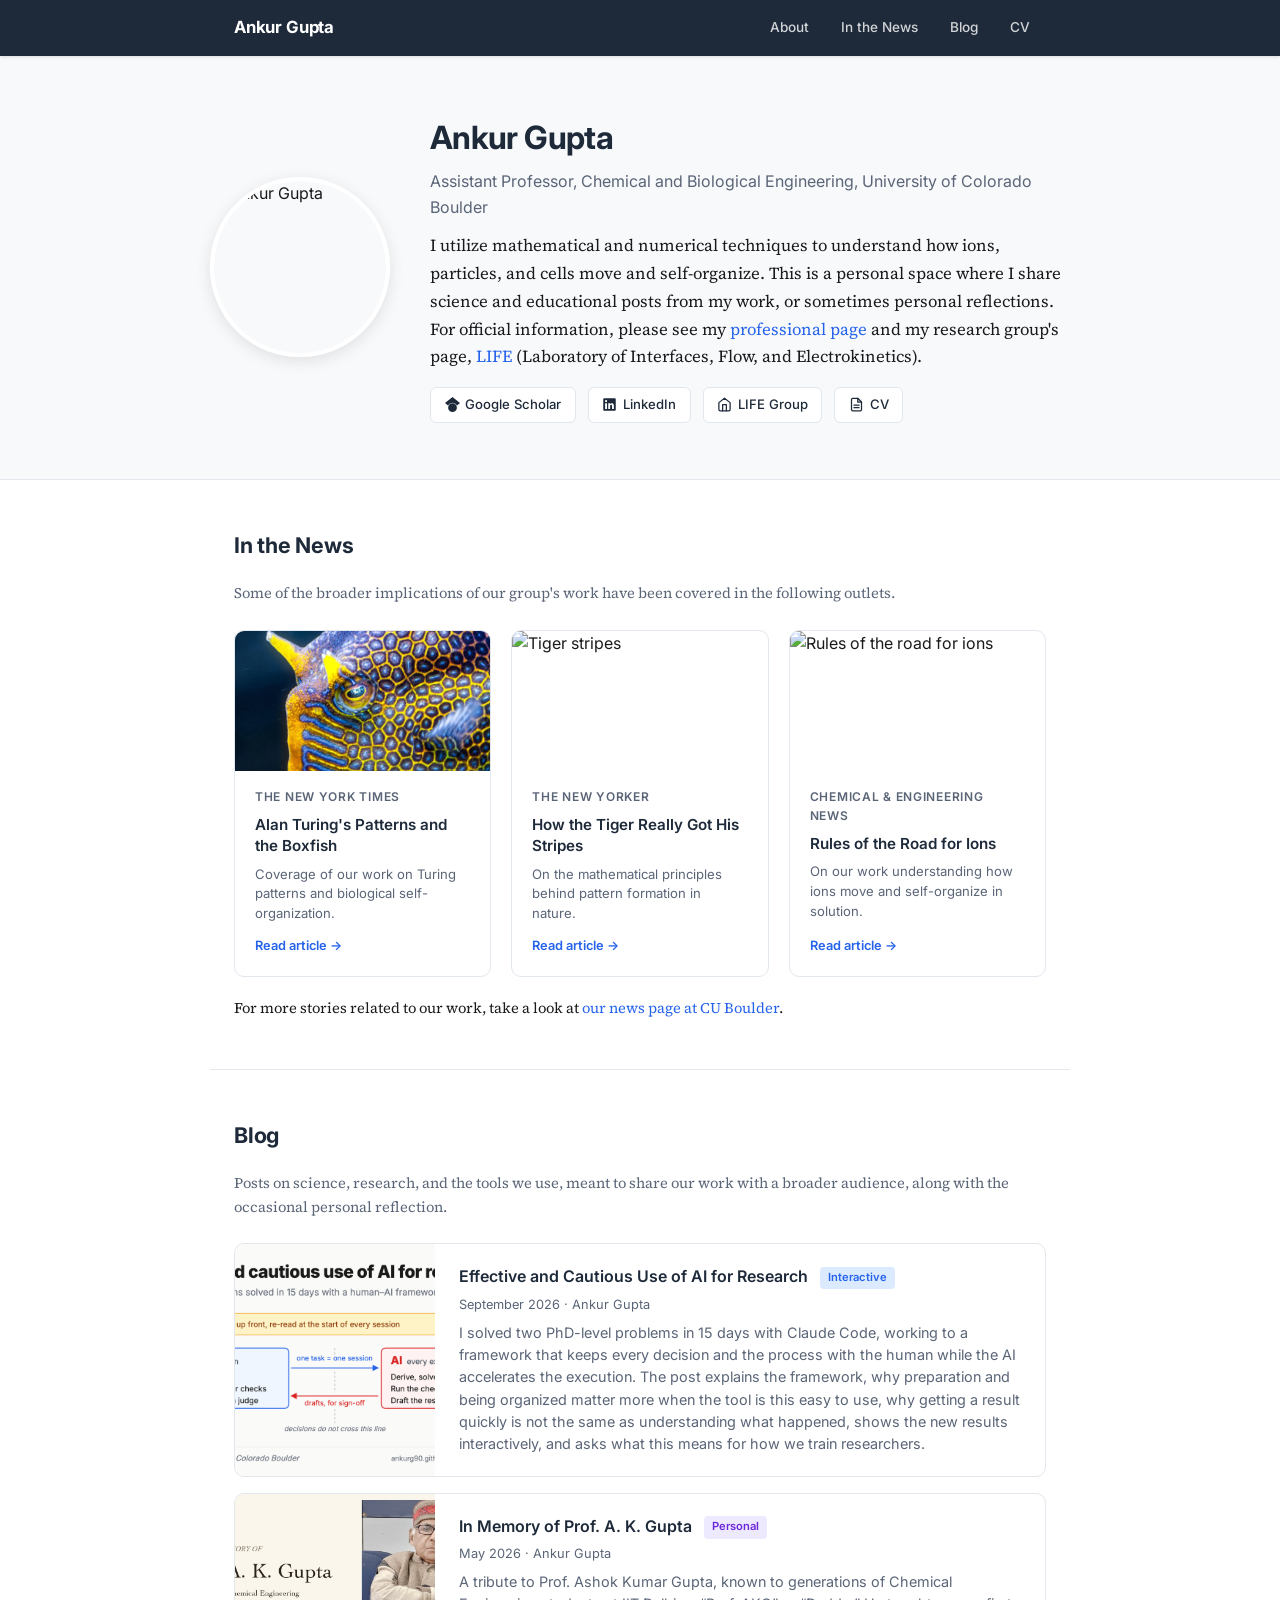
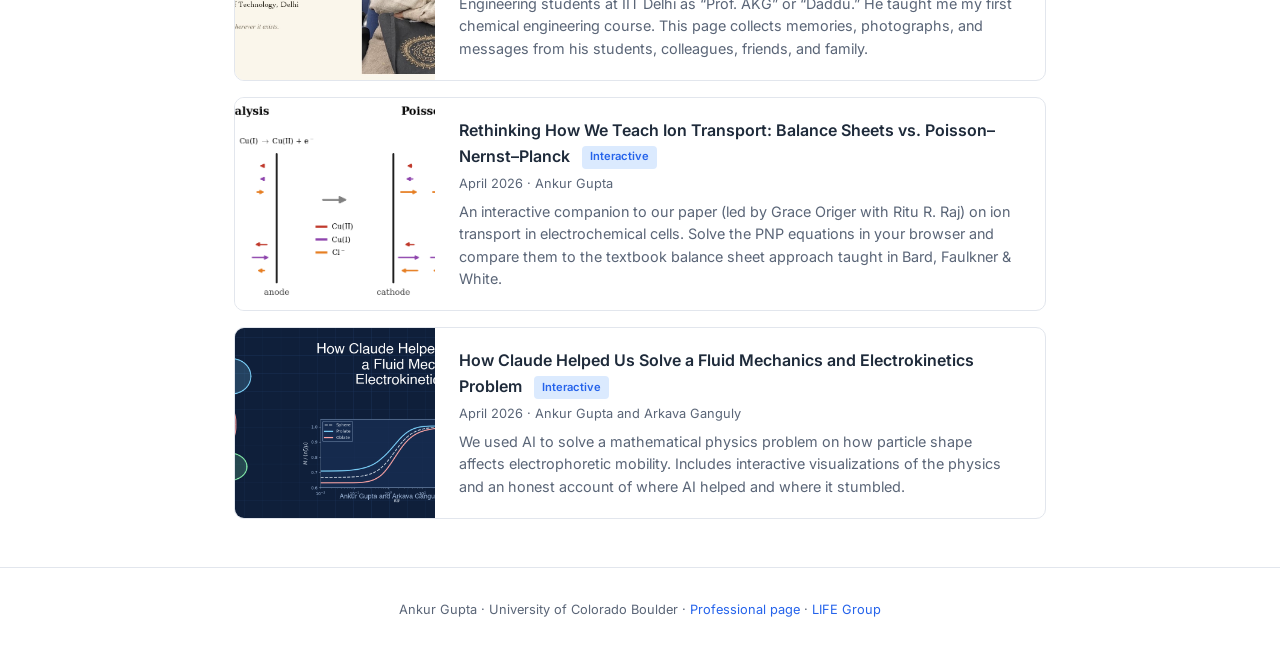
==== commit c8142127: "Blog: say that easy tools erode the prep work The point the LinkedIn post makes but the blog did not" ====
--- a/index.html
+++ b/index.html
@@ -432,7 +432,7 @@
       <div class="blog-card-body">
         <h3>Effective and Cautious Use of AI for Research <span class="blog-tag">Interactive</span></h3>
         <div class="blog-meta">September 2026 &middot; Ankur Gupta</div>
-        <p>I solved two PhD-level problems in 15 days with Claude Code, working to a framework that keeps every decision and the process with the human while the AI accelerates the execution. The post explains the framework, why getting a result quickly is not the same as understanding what happened, shows the new results interactively, and asks what this means for how we train researchers.</p>
+        <p>I solved two PhD-level problems in 15 days with Claude Code, working to a framework that keeps every decision and the process with the human while the AI accelerates the execution. The post explains the framework, why preparation and being organized matter more when the tool is this easy to use, why getting a result quickly is not the same as understanding what happened, shows the new results interactively, and asks what this means for how we train researchers.</p>
       </div>
     </a>
 
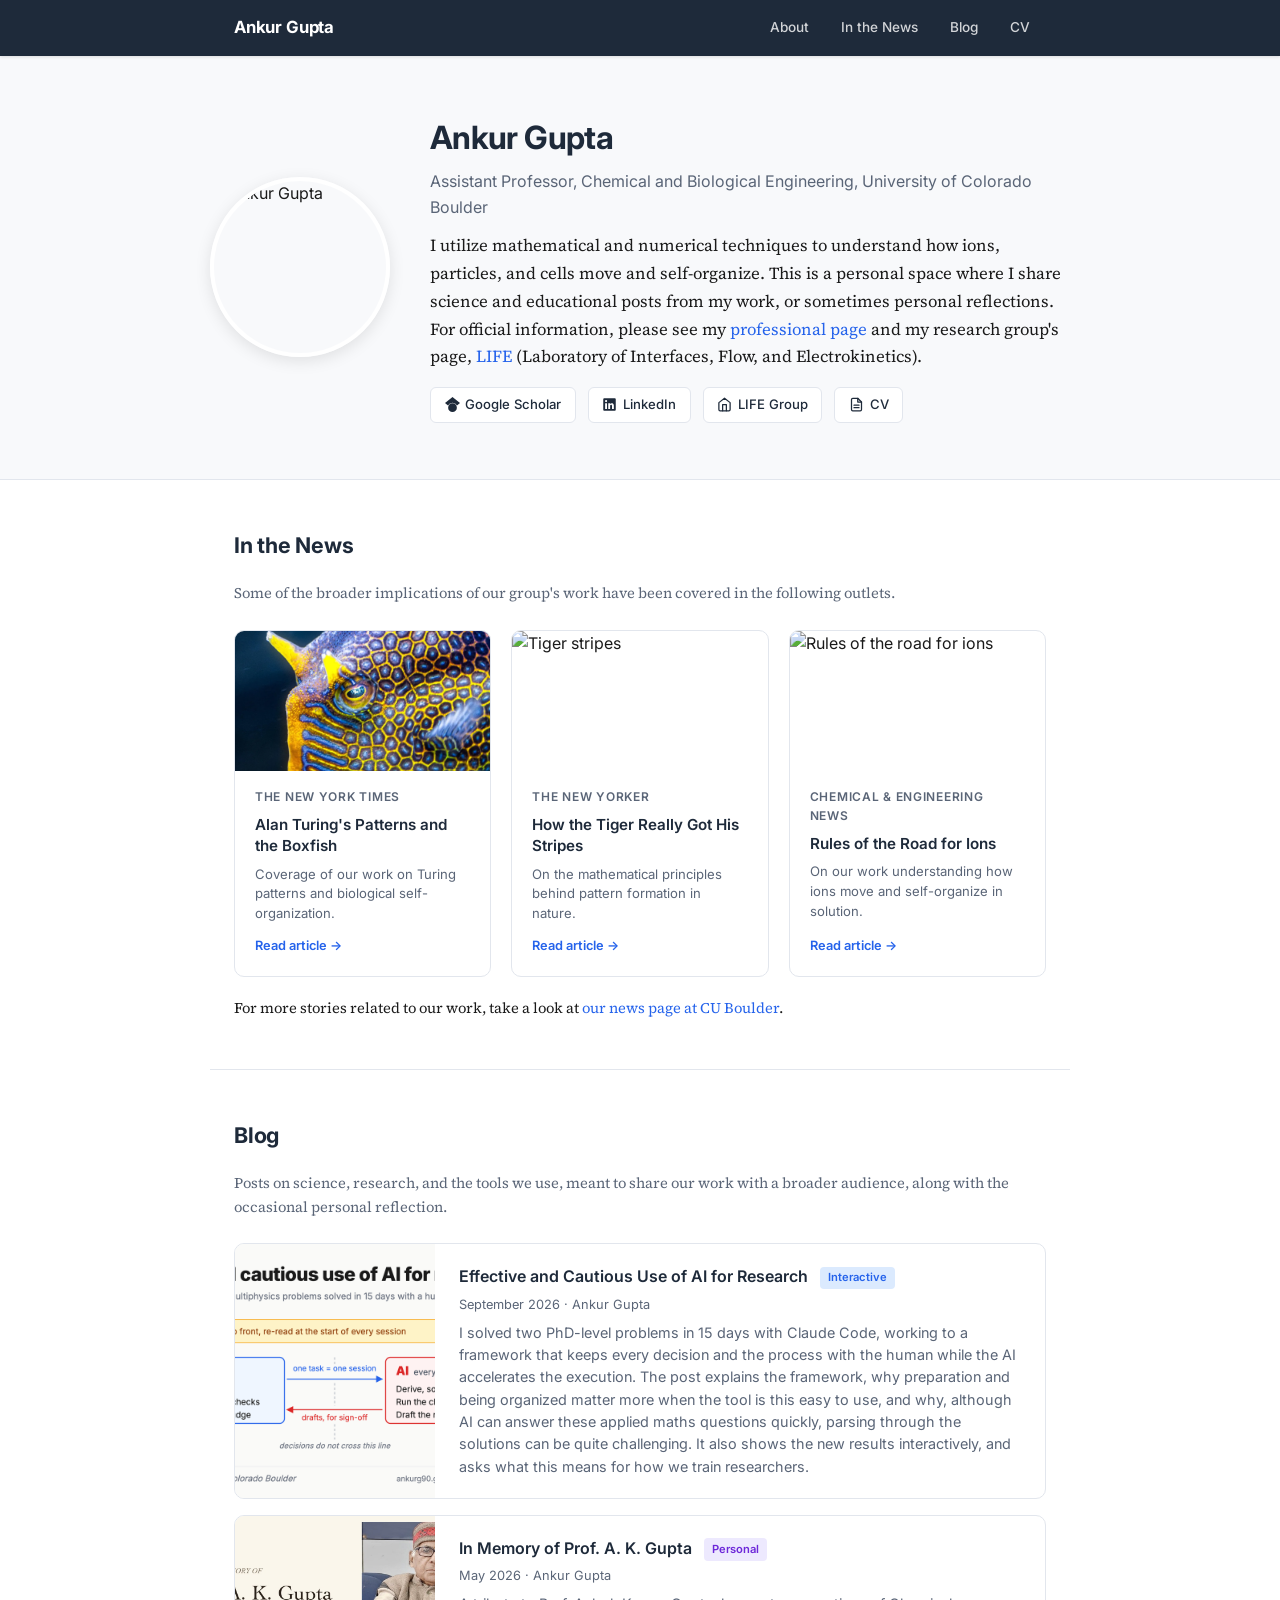
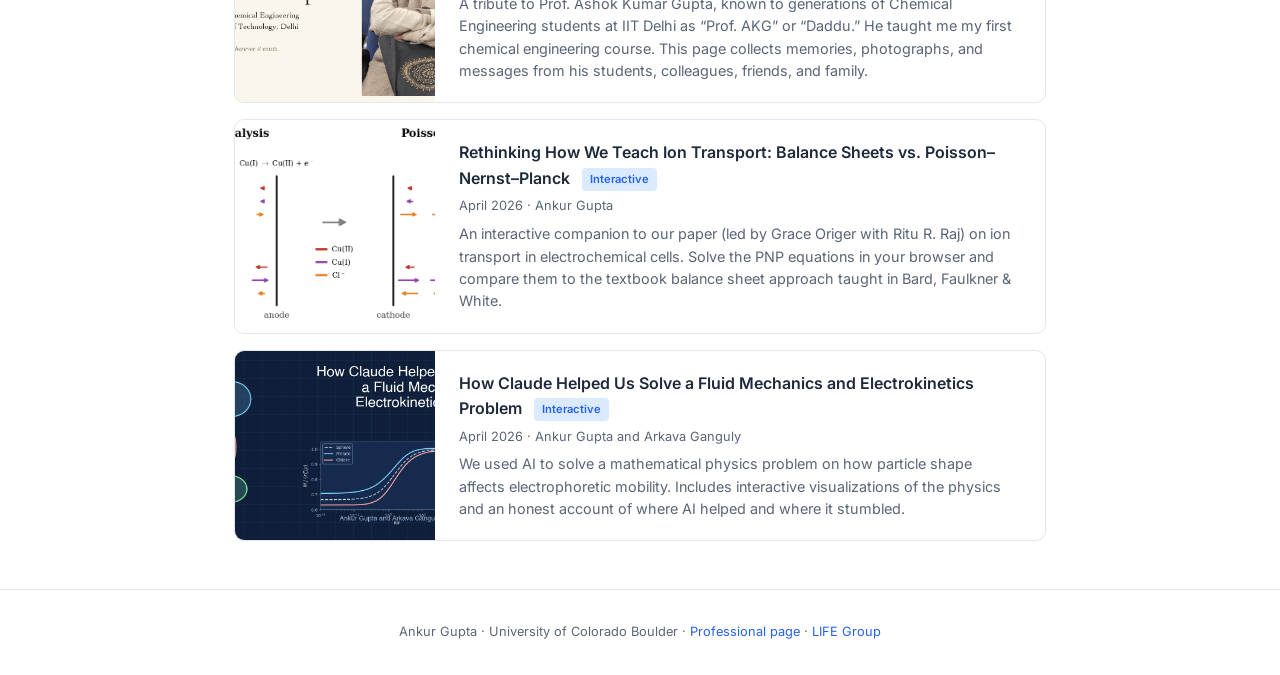
==== commit 12830d9f: "Blog: carry the answer/solution wording into the share blurb and home card Co-Authored-By: Claude Op" ====
--- a/index.html
+++ b/index.html
@@ -432,7 +432,7 @@
       <div class="blog-card-body">
         <h3>Effective and Cautious Use of AI for Research <span class="blog-tag">Interactive</span></h3>
         <div class="blog-meta">September 2026 &middot; Ankur Gupta</div>
-        <p>I solved two PhD-level problems in 15 days with Claude Code, working to a framework that keeps every decision and the process with the human while the AI accelerates the execution. The post explains the framework, why preparation and being organized matter more when the tool is this easy to use, why getting a result quickly is not the same as understanding what happened, shows the new results interactively, and asks what this means for how we train researchers.</p>
+        <p>I solved two PhD-level problems in 15 days with Claude Code, working to a framework that keeps every decision and the process with the human while the AI accelerates the execution. The post explains the framework, why preparation and being organized matter more when the tool is this easy to use, and why, although AI can answer these applied maths questions quickly, parsing through the solutions can be quite challenging. It also shows the new results interactively, and asks what this means for how we train researchers.</p>
       </div>
     </a>
 
